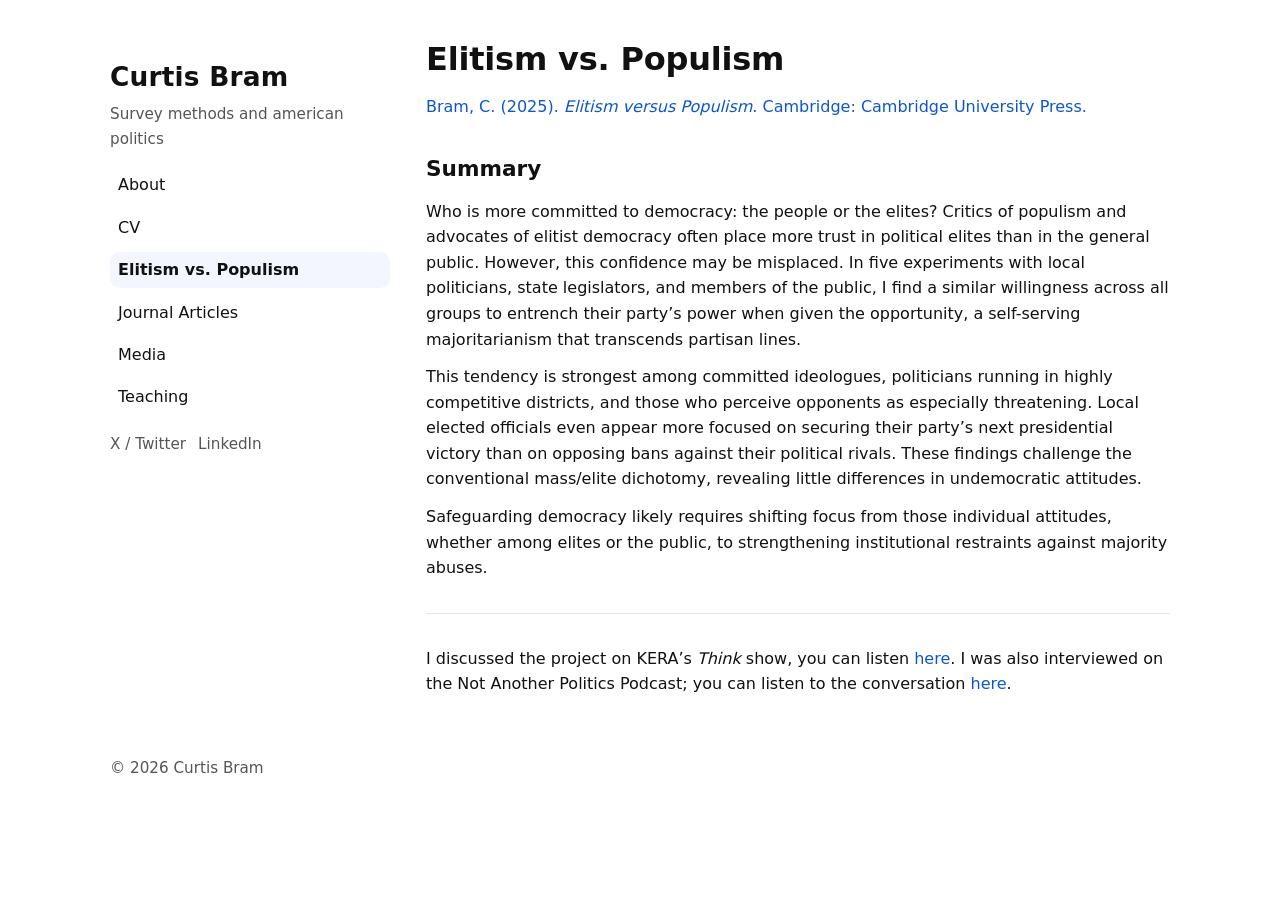
==== elitism-vs-populism/index.html @ 61cbe319 "Add files via upload" ====
<!doctype html>
<html lang="en">
<head>
  <meta charset="utf-8">
  <meta name="viewport" content="width=device-width, initial-scale=1">
  <title>Elitism vs. Populism | Curtis Bram</title>
  <meta name="description" content="Elitism versus Populism by Curtis Bram (Cambridge University Press, 2025).">
  <link rel="stylesheet" href="/assets/css/styles.css">
</head>
<body>
  <a class="skip-link" href="#main">Skip to content</a>

  <div class="layout">
    <header class="site-header">
      <div class="brand">
        <a class="site-title" href="/">Curtis Bram</a>
        <p class="site-tagline">Survey methods and american politics</p>
      </div>

      <button class="nav-toggle" aria-expanded="false" aria-controls="site-nav">Menu</button>

      <nav id="site-nav" class="site-nav" aria-label="Primary">
          <a href="/" class="">About</a>
          <a href="/vitae/" class="">CV</a>
          <a href="/elitism-vs-populism/" class="active">Elitism vs. Populism</a>
          <a href="/publications/" class="">Journal Articles</a>
          <a href="/media/" class="">Media</a>
          <a href="/teaching/" class="">Teaching</a>
      </nav>

      <div class="social" aria-label="Social links">
        <a href="https://twitter.com/curtisgbram" target="_blank" rel="noopener noreferrer">X / Twitter</a>
        <a href="https://www.linkedin.com/in/curtisbram" target="_blank" rel="noopener noreferrer">LinkedIn</a>
      </div>
    </header>

    <main id="main" class="content">
      <h1>Elitism vs. Populism</h1>

      <p><a href="https://www.cambridge.org/core/elements/elitism-versus-populism/7E1DB7FAEF0BC78B458800EA35073536" target="_blank" rel="noopener noreferrer">Bram, C. (2025). <em>Elitism versus Populism</em>. Cambridge: Cambridge University Press.</a></p>

      <h2>Summary</h2>

      <p>Who is more committed to democracy: the people or the elites? Critics of populism and advocates of elitist democracy often place more trust in political elites than in the general public. However, this confidence may be misplaced. In five experiments with local politicians, state legislators, and members of the public, I find a similar willingness across all groups to entrench their party’s power when given the opportunity, a self-serving majoritarianism that transcends partisan lines.</p>

      <p>This tendency is strongest among committed ideologues, politicians running in highly competitive districts, and those who perceive opponents as especially threatening. Local elected officials even appear more focused on securing their party’s next presidential victory than on opposing bans against their political rivals. These findings challenge the conventional mass/elite dichotomy, revealing little differences in undemocratic attitudes.</p>

      <p>Safeguarding democracy likely requires shifting focus from those individual attitudes, whether among elites or the public, to strengthening institutional restraints against majority abuses.</p>

      <hr class="hr">

      <p>I discussed the project on KERA’s <em>Think</em> show, you can listen <a href="https://think.kera.org/2025/08/13/what-elitists-and-populists-have-in-common/" target="_blank" rel="noopener noreferrer">here</a>. I was also interviewed on the Not Another Politics Podcast; you can listen to the conversation <a href="https://effectivegov.uchicago.edu/podcast/are-politicians-or-the-public-more-committed-to-democracy" target="_blank" rel="noopener noreferrer">here</a>.</p>

    </main>
  </div>

  <footer class="site-footer">
    <p>© <span id="year"></span> Curtis Bram</p>
  </footer>

  <script src="/assets/js/nav.js"></script>
</body>
</html>
---- assets/css/styles.css ----
:root{
  --text:#111;
  --muted:#555;
  --border:#e6e6e6;
  --bg:#fff;
  --link:#0b57d0;
  --maxw:1100px;
  --sidebar:280px;
  --radius:12px;
}

*{box-sizing:border-box;}
html,body{height:100%;}
body{
  margin:0;
  font-family: system-ui, -apple-system, Segoe UI, Roboto, Helvetica, Arial, "Apple Color Emoji","Segoe UI Emoji";
  color:var(--text);
  background:var(--bg);
  line-height:1.6;
}

a{color:var(--link); text-decoration:none;}
a:hover{text-decoration:underline;}
a:focus-visible, button:focus-visible{outline:3px solid #9cc3ff; outline-offset:2px;}

.skip-link{
  position:absolute;
  left:-999px;
  top:auto;
  width:1px;
  height:1px;
  overflow:hidden;
}
.skip-link:focus{
  left:1rem;
  top:1rem;
  width:auto;
  height:auto;
  padding:.5rem .75rem;
  background:#fff;
  border:1px solid var(--border);
  border-radius:8px;
  z-index:9999;
}

.layout{
  max-width:var(--maxw);
  margin:0 auto;
  padding:2.5rem 1.25rem 2rem;
  display:grid;
  grid-template-columns: var(--sidebar) minmax(0, 1fr);
  gap:2.25rem;
}

.site-header{
  align-self:start;
  position:sticky;
  top:1.25rem;
  padding:1rem 0;
}

.brand{
  margin-bottom:1rem;
}
.site-title{
  display:inline-block;
  font-size:1.65rem;
  font-weight:700;
  letter-spacing:0.2px;
  color:var(--text);
}
.site-tagline{
  margin:.25rem 0 0;
  color:var(--muted);
  font-size:.95rem;
}

.nav-toggle{
  display:none;
  margin:.75rem 0 0;
  padding:.55rem .7rem;
  border:1px solid var(--border);
  background:#fff;
  border-radius:10px;
  cursor:pointer;
  font-weight:600;
}

.site-nav{
  display:flex;
  flex-direction:column;
  gap:.35rem;
  margin:1rem 0 1rem;
  padding:0;
}

.site-nav a{
  padding:.35rem .5rem;
  border-radius:10px;
  color:var(--text);
}
.site-nav a.active{
  background:#f3f6ff;
  color:var(--text);
  font-weight:650;
}
.site-nav a:hover{
  background:#f6f6f6;
  text-decoration:none;
}

.social{
  display:flex;
  gap:.75rem;
  flex-wrap:wrap;
  margin-top:1rem;
  font-size:.95rem;
}
.social a{
  color:var(--muted);
}
.social a:hover{
  color:var(--text);
  text-decoration:underline;
}

.content{
  min-width:0;
}

.content h1{
  font-size:2rem;
  line-height:1.2;
  margin:0 0 1rem;
  letter-spacing:-0.2px;
}

.content h2{
  font-size:1.35rem;
  margin:2rem 0 .75rem;
}
.content h3{
  font-size:1.1rem;
  margin:1.5rem 0 .5rem;
}

.content p{
  margin:.75rem 0;
}

.headshot{
  margin:1.25rem 0 1rem;
}
.headshot img{
  display:block;
  width:min(320px, 100%);
  height:auto;
  border-radius:var(--radius);
  border:1px solid var(--border);
}

.meta-links{
  display:flex;
  flex-wrap:wrap;
  gap:.85rem;
  margin:1rem 0;
  padding:0;
  list-style:none;
}
.meta-links a{
  display:inline-block;
  padding:.25rem .5rem;
  border:1px solid var(--border);
  border-radius:999px;
  color:var(--text);
  background:#fff;
  font-size:.95rem;
}
.meta-links a:hover{
  background:#f6f6f6;
  text-decoration:none;
}

.pub-list{
  padding-left:1.25rem;
}
.pub-list > li{
  margin:1.1rem 0 1.7rem;
}
.pub-list em{font-style:italic;}
.pub-links{
  margin:.5rem 0 0;
  display:flex;
  flex-wrap:wrap;
  gap:.75rem;
  font-size:.95rem;
}
.pub-links a{
  color:var(--link);
}

.hr{
  height:1px;
  background:var(--border);
  border:0;
  margin:2rem 0;
}

.site-footer{
  max-width:var(--maxw);
  margin:0 auto;
  padding:0 1.25rem 2.5rem;
  color:var(--muted);
  font-size:.95rem;
}

.note{
  padding:1rem;
  border:1px solid var(--border);
  border-radius:var(--radius);
  background:#fafafa;
  color:var(--muted);
}

@media (max-width: 860px){
  .layout{
    grid-template-columns: 1fr;
    padding-top:1.5rem;
  }

  .site-header{
    position:static;
    padding:0;
  }

  .nav-toggle{
    display:inline-flex;
    align-items:center;
    gap:.5rem;
  }

  .site-nav{
    margin:.75rem 0 0;
    border:1px solid var(--border);
    border-radius:var(--radius);
    padding:.5rem;
    max-height:0;
    overflow:hidden;
    transition:max-height 180ms ease;
  }

  .site-nav.open{
    max-height:320px;
  }
}
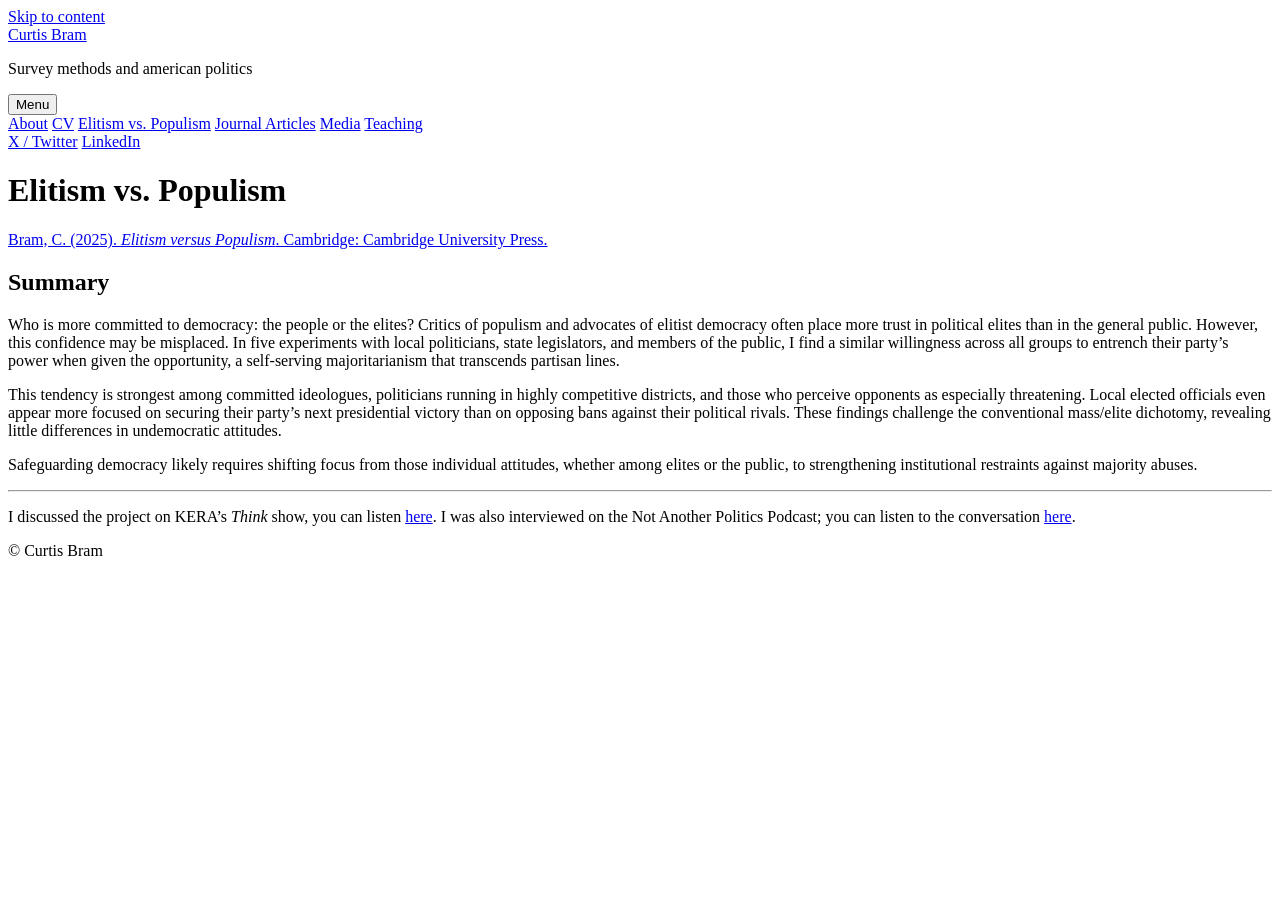
==== commit de7176bf: "Add files via upload" ====
--- a/elitism-vs-populism/index.html
+++ b/elitism-vs-populism/index.html
@@ -3,9 +3,23 @@
 <head>
   <meta charset="utf-8">
   <meta name="viewport" content="width=device-width, initial-scale=1">
-  <title>Elitism vs. Populism | Curtis Bram</title>
+  
+  <script>
+    (function () {
+      var host = window.location.hostname || "";
+      if (host.endsWith("github.io")) {
+        var parts = window.location.pathname.split("/").filter(Boolean);
+        if (parts.length > 0) {
+          document.write('<base href="/' + parts[0] + '/">');
+          return;
+        }
+      }
+      document.write('<base href="./">');
+    })();
+  </script>
+<title>Elitism vs. Populism | Curtis Bram</title>
   <meta name="description" content="Elitism versus Populism by Curtis Bram (Cambridge University Press, 2025).">
-  <link rel="stylesheet" href="/assets/css/styles.css">
+  <link rel="stylesheet" href="assets/css/styles.css">
 </head>
 <body>
   <a class="skip-link" href="#main">Skip to content</a>
@@ -13,19 +27,19 @@
   <div class="layout">
     <header class="site-header">
       <div class="brand">
-        <a class="site-title" href="/">Curtis Bram</a>
+        <a class="site-title" href="./">Curtis Bram</a>
         <p class="site-tagline">Survey methods and american politics</p>
       </div>
 
       <button class="nav-toggle" aria-expanded="false" aria-controls="site-nav">Menu</button>
 
       <nav id="site-nav" class="site-nav" aria-label="Primary">
-          <a href="/" class="">About</a>
-          <a href="/vitae/" class="">CV</a>
-          <a href="/elitism-vs-populism/" class="active">Elitism vs. Populism</a>
-          <a href="/publications/" class="">Journal Articles</a>
-          <a href="/media/" class="">Media</a>
-          <a href="/teaching/" class="">Teaching</a>
+          <a href="./" class="">About</a>
+          <a href="vitae/" class="">CV</a>
+          <a href="elitism-vs-populism/" class="active">Elitism vs. Populism</a>
+          <a href="publications/" class="">Journal Articles</a>
+          <a href="media/" class="">Media</a>
+          <a href="teaching/" class="">Teaching</a>
       </nav>
 
       <div class="social" aria-label="Social links">
@@ -58,6 +72,6 @@
     <p>© <span id="year"></span> Curtis Bram</p>
   </footer>
 
-  <script src="/assets/js/nav.js"></script>
+  <script src="assets/js/nav.js"></script>
 </body>
 </html>
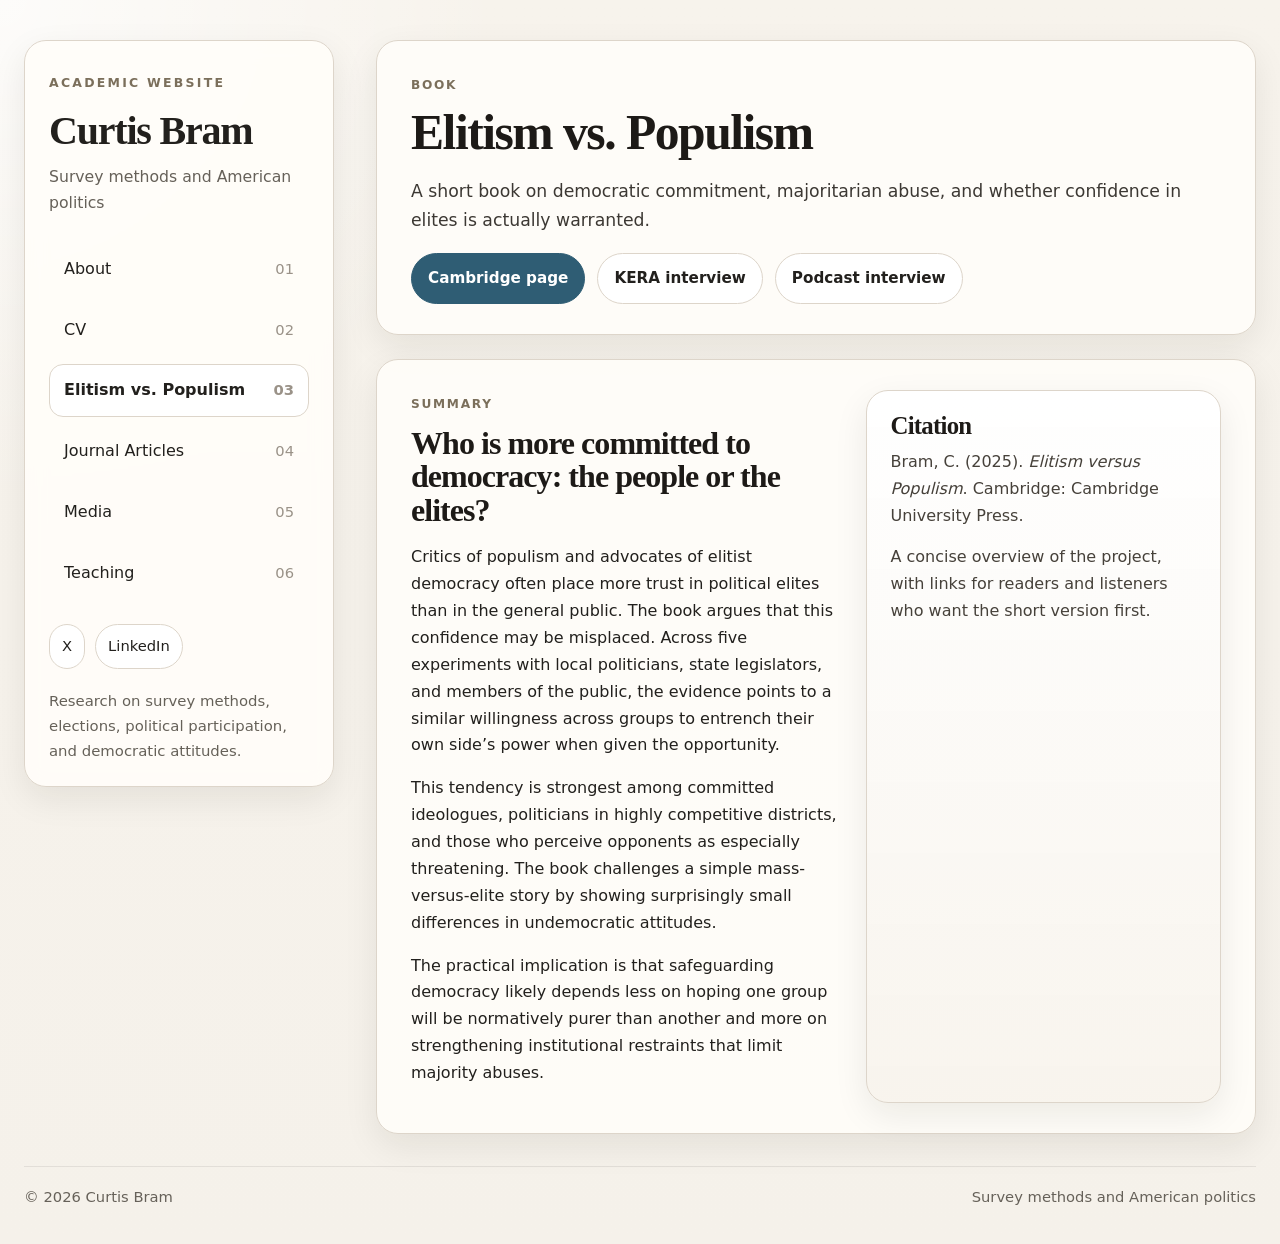
==== commit 1e5b7e44: "Add files via upload" ====
--- a/elitism-vs-populism/index.html
+++ b/elitism-vs-populism/index.html
@@ -3,75 +3,92 @@
 <head>
   <meta charset="utf-8">
   <meta name="viewport" content="width=device-width, initial-scale=1">
+  <script>
+(function () {
+  var host = window.location.hostname || "";
+  var base = "/";
+  if (host.endsWith("github.io")) {
+    var parts = window.location.pathname.split("/").filter(Boolean);
+    if (parts.length > 0) {
+      base = "/" + parts[0] + "/";
+    }
+  }
+  document.write('<base href="' + base + '">');
+})();
+</script>
+  <title>Elitism vs. Populism | Curtis Bram</title>
+  <meta name="description" content="Elitism vs. Populism by Curtis Bram, forthcoming with Cambridge University Press.">
+  <meta name="theme-color" content="#f5f1ea">
+  <meta property="og:title" content="Elitism vs. Populism | Curtis Bram">
+  <meta property="og:description" content="Elitism vs. Populism by Curtis Bram, forthcoming with Cambridge University Press.">
+  <meta property="og:type" content="website">
+  <meta property="og:image" content="assets/img/headshot.jpg">
+  <link rel="stylesheet" href="assets/css/styles.css">
   
-  <script>
-    (function () {
-      var host = window.location.hostname || "";
-      if (host.endsWith("github.io")) {
-        var parts = window.location.pathname.split("/").filter(Boolean);
-        if (parts.length > 0) {
-          document.write('<base href="/' + parts[0] + '/">');
-          return;
-        }
-      }
-      document.write('<base href="./">');
-    })();
-  </script>
-<title>Elitism vs. Populism | Curtis Bram</title>
-  <meta name="description" content="Elitism versus Populism by Curtis Bram (Cambridge University Press, 2025).">
-  <link rel="stylesheet" href="assets/css/styles.css">
 </head>
 <body>
   <a class="skip-link" href="#main">Skip to content</a>
+  <div class="shell">
+    <aside class="sidebar">
+      <div class="sidebar-card">
+        <div class="site-kicker">Academic website</div>
+        <a class="brand-link" href="./">
+          <h1 class="site-name">Curtis Bram</h1>
+        </a>
+        <p class="site-tagline">Survey methods and American politics</p>
+        <button class="nav-toggle" aria-expanded="false" aria-controls="site-nav">Menu</button>
+        <nav class="nav" id="site-nav" aria-label="Primary navigation">
+          <a href="./"><span>About</span><span>01</span></a>
+<a href="vitae/"><span>CV</span><span>02</span></a>
+<a href="elitism-vs-populism/" aria-current="page"><span>Elitism vs. Populism</span><span>03</span></a>
+<a href="publications/"><span>Journal Articles</span><span>04</span></a>
+<a href="media/"><span>Media</span><span>05</span></a>
+<a href="teaching/"><span>Teaching</span><span>06</span></a>
+        </nav>
+        <div class="social-list" aria-label="Social links">
+          <a class="social-pill" href="https://twitter.com/curtisgbram" target="_blank" rel="noopener noreferrer">X</a><a class="social-pill" href="https://www.linkedin.com/in/curtisbram" target="_blank" rel="noopener noreferrer">LinkedIn</a>
+        </div>
+        <p class="sidebar-note">Research on survey methods, elections, political participation, and democratic attitudes.</p>
+      </div>
+    </aside>
+    <main class="main" id="main">
+      
+<section class="panel">
+  <div class="eyebrow">Book</div>
+  <h2 class="page-title">Elitism vs. Populism</h2>
+  <p class="page-intro">A short book on democratic commitment, majoritarian abuse, and whether confidence in elites is actually warranted.</p>
+  <div class="link-row">
+    <a class="btn btn-primary" href="https://www.cambridge.org/core/elements/elitism-versus-populism/7E1DB7FAEF0BC78B458800EA35073536" target="_blank" rel="noopener noreferrer">Cambridge page</a>
+    <a class="btn" href="https://think.kera.org/2025/08/13/what-elitists-and-populists-have-in-common/" target="_blank" rel="noopener noreferrer">KERA interview</a>
+    <a class="btn" href="https://effectivegov.uchicago.edu/podcast/are-politicians-or-the-public-more-committed-to-democracy" target="_blank" rel="noopener noreferrer">Podcast interview</a>
+  </div>
+</section>
 
-  <div class="layout">
-    <header class="site-header">
-      <div class="brand">
-        <a class="site-title" href="./">Curtis Bram</a>
-        <p class="site-tagline">Survey methods and american politics</p>
-      </div>
-
-      <button class="nav-toggle" aria-expanded="false" aria-controls="site-nav">Menu</button>
-
-      <nav id="site-nav" class="site-nav" aria-label="Primary">
-          <a href="./" class="">About</a>
-          <a href="vitae/" class="">CV</a>
-          <a href="elitism-vs-populism/" class="active">Elitism vs. Populism</a>
-          <a href="publications/" class="">Journal Articles</a>
-          <a href="media/" class="">Media</a>
-          <a href="teaching/" class="">Teaching</a>
-      </nav>
-
-      <div class="social" aria-label="Social links">
-        <a href="https://twitter.com/curtisgbram" target="_blank" rel="noopener noreferrer">X / Twitter</a>
-        <a href="https://www.linkedin.com/in/curtisbram" target="_blank" rel="noopener noreferrer">LinkedIn</a>
-      </div>
-    </header>
-
-    <main id="main" class="content">
-      <h1>Elitism vs. Populism</h1>
-
-      <p><a href="https://www.cambridge.org/core/elements/elitism-versus-populism/7E1DB7FAEF0BC78B458800EA35073536" target="_blank" rel="noopener noreferrer">Bram, C. (2025). <em>Elitism versus Populism</em>. Cambridge: Cambridge University Press.</a></p>
-
-      <h2>Summary</h2>
-
-      <p>Who is more committed to democracy: the people or the elites? Critics of populism and advocates of elitist democracy often place more trust in political elites than in the general public. However, this confidence may be misplaced. In five experiments with local politicians, state legislators, and members of the public, I find a similar willingness across all groups to entrench their party’s power when given the opportunity, a self-serving majoritarianism that transcends partisan lines.</p>
-
-      <p>This tendency is strongest among committed ideologues, politicians running in highly competitive districts, and those who perceive opponents as especially threatening. Local elected officials even appear more focused on securing their party’s next presidential victory than on opposing bans against their political rivals. These findings challenge the conventional mass/elite dichotomy, revealing little differences in undemocratic attitudes.</p>
-
-      <p>Safeguarding democracy likely requires shifting focus from those individual attitudes, whether among elites or the public, to strengthening institutional restraints against majority abuses.</p>
-
-      <hr class="hr">
-
-      <p>I discussed the project on KERA’s <em>Think</em> show, you can listen <a href="https://think.kera.org/2025/08/13/what-elitists-and-populists-have-in-common/" target="_blank" rel="noopener noreferrer">here</a>. I was also interviewed on the Not Another Politics Podcast; you can listen to the conversation <a href="https://effectivegov.uchicago.edu/podcast/are-politicians-or-the-public-more-committed-to-democracy" target="_blank" rel="noopener noreferrer">here</a>.</p>
+<section class="panel">
+  <div class="callout-grid">
+    <div>
+      <div class="eyebrow">Summary</div>
+      <h2 class="section-title">Who is more committed to democracy: the people or the elites?</h2>
+      <p>Critics of populism and advocates of elitist democracy often place more trust in political elites than in the general public. The book argues that this confidence may be misplaced. Across five experiments with local politicians, state legislators, and members of the public, the evidence points to a similar willingness across groups to entrench their own side’s power when given the opportunity.</p>
+      <p>This tendency is strongest among committed ideologues, politicians in highly competitive districts, and those who perceive opponents as especially threatening. The book challenges a simple mass-versus-elite story by showing surprisingly small differences in undemocratic attitudes.</p>
+      <p>The practical implication is that safeguarding democracy likely depends less on hoping one group will be normatively purer than another and more on strengthening institutional restraints that limit majority abuses.</p>
+    </div>
+    <div class="book-callout">
+      <h3 class="card-title">Citation</h3>
+      <p>Bram, C. (2025). <em>Elitism versus Populism</em>. Cambridge: Cambridge University Press.</p>
+      <p>A concise overview of the project, with links for readers and listeners who want the short version first.</p>
+    </div>
+  </div>
+</section>
 
     </main>
   </div>
-
-  <footer class="site-footer">
-    <p>© <span id="year"></span> Curtis Bram</p>
+  <footer class="footer">
+    <div class="footer-inner">
+      <div>© <span id="year"></span> Curtis Bram</div>
+      <div>Survey methods and American politics</div>
+    </div>
   </footer>
-
-  <script src="assets/js/nav.js"></script>
+  <script src="assets/js/site.js"></script>
 </body>
-</html>
+</html>
